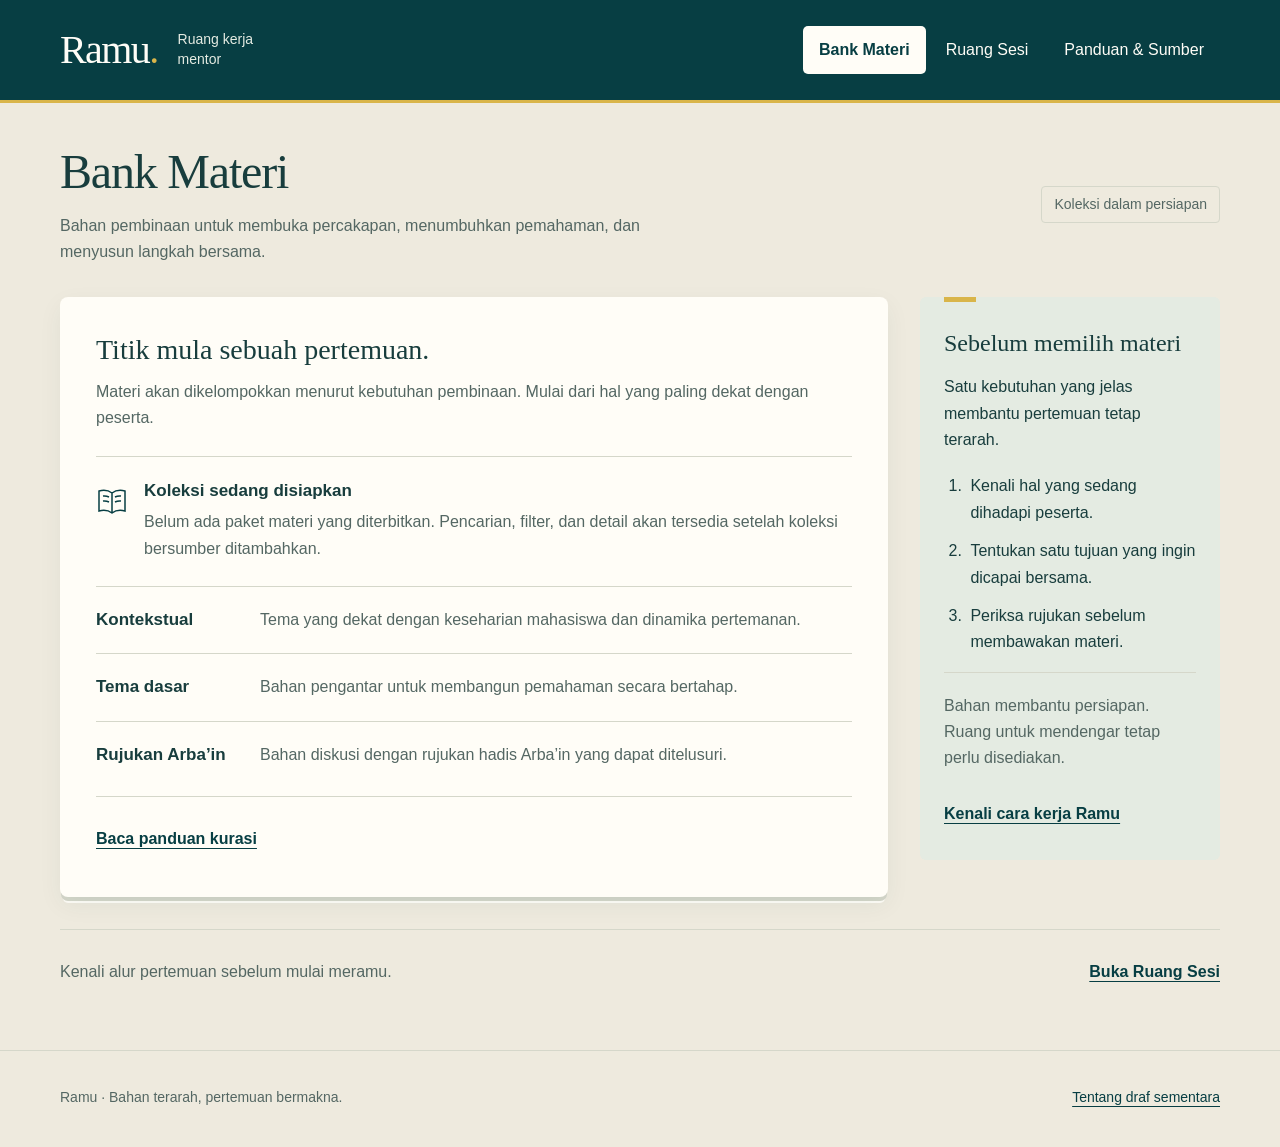
==== index.html @ aad27fad "feat: add responsive Ramu page foundation" ====
<!DOCTYPE html>
<html lang="id">
<head>
  <meta charset="UTF-8">
  <meta name="viewport" content="width=device-width, initial-scale=1.0">
  <meta name="description" content="Bank Materi Ramu, tempat menyiapkan bahan pembinaan Islam untuk pertemuan yang terarah.">
  <title>Bank Materi — Ramu</title>
  <link rel="stylesheet" href="assets/css/style.css">
</head>
<body>
  <a class="skip-link" href="#konten">Lewati ke konten utama</a>
  <header class="site-header">
    <div class="container header-inner">
      <!-- Slot logo: wordmark HTML sampai aset final disetujui. -->
      <a class="brand" href="index.html" aria-label="Ramu — Bank Materi">
        <span class="wordmark">Ramu<span aria-hidden="true">.</span></span>
        <span class="brand-description">Ruang kerja mentor</span>
      </a>
      <nav class="site-nav" aria-label="Navigasi utama">
        <ul>
          <li><a href="index.html" aria-current="page">Bank Materi</a></li>
          <li><a href="sesi.html">Ruang Sesi</a></li>
          <li><a href="panduan.html">Panduan &amp; Sumber</a></li>
        </ul>
      </nav>
    </div>
  </header>

  <main class="container" id="konten" tabindex="-1">
    <div class="page-heading">
      <div>
        <h1>Bank Materi</h1>
        <p>Bahan pembinaan untuk membuka percakapan, menumbuhkan pemahaman, dan menyusun langkah bersama.</p>
      </div>
      <span class="status">Koleksi dalam persiapan</span>
    </div>

    <div class="workspace">
      <section class="paper" aria-labelledby="koleksi-title">
        <div class="paper-heading">
          <h2 id="koleksi-title">Titik mula sebuah pertemuan.</h2>
          <p>Materi akan dikelompokkan menurut kebutuhan pembinaan. Mulai dari hal yang paling dekat dengan peserta.</p>
        </div>
        <div class="collection-note">
          <svg width="32" height="32" viewBox="0 0 32 32" fill="none" stroke="currentColor" stroke-width="1.5" aria-hidden="true">
            <path d="M16 8C12 5 7 5 3 6v20c4-1 9-1 13 2 4-3 9-3 13-2V6c-4-1-9-1-13 2Zm0 0v20"/>
            <path d="M7 11c2-.3 4 0 6 1m-6 4c2-.3 4 0 6 1m6-5c2-1 4-1.3 6-1m-6 6c2-1 4-1.3 6-1"/>
          </svg>
          <div>
            <h3>Koleksi sedang disiapkan</h3>
            <p>Belum ada paket materi yang diterbitkan. Pencarian, filter, dan detail akan tersedia setelah koleksi bersumber ditambahkan.</p>
          </div>
        </div>
        <div class="category-list" aria-label="Rencana kelompok materi">
          <div class="category">
            <h3>Kontekstual</h3>
            <p>Tema yang dekat dengan keseharian mahasiswa dan dinamika pertemanan.</p>
          </div>
          <div class="category">
            <h3>Tema dasar</h3>
            <p>Bahan pengantar untuk membangun pemahaman secara bertahap.</p>
          </div>
          <div class="category">
            <h3>Rujukan Arba’in</h3>
            <p>Bahan diskusi dengan rujukan hadis Arba’in yang dapat ditelusuri.</p>
          </div>
        </div>
        <div class="paper-footer">
          <a class="text-link" href="panduan.html#kurasi">Baca panduan kurasi</a>
        </div>
      </section>

      <aside class="side-note" aria-labelledby="persiapan-title">
        <h2 id="persiapan-title">Sebelum memilih materi</h2>
        <p>Satu kebutuhan yang jelas membantu pertemuan tetap terarah.</p>
        <ol>
          <li>Kenali hal yang sedang dihadapi peserta.</li>
          <li>Tentukan satu tujuan yang ingin dicapai bersama.</li>
          <li>Periksa rujukan sebelum membawakan materi.</li>
        </ol>
        <p class="note-caption">Bahan membantu persiapan. Ruang untuk mendengar tetap perlu disediakan.</p>
        <a class="text-link" href="panduan.html">Kenali cara kerja Ramu</a>
      </aside>
    </div>

    <div class="next-step">
      <p>Kenali alur pertemuan sebelum mulai meramu.</p>
      <a class="text-link" href="sesi.html">Buka Ruang Sesi</a>
    </div>
  </main>

  <footer class="site-footer">
    <div class="container footer-inner">
      <p>Ramu · Bahan terarah, pertemuan bermakna.</p>
      <a href="panduan.html#batas-draf">Tentang draf sementara</a>
    </div>
  </footer>
</body>
</html>
---- assets/css/style.css ----
/* Warna dan material mengikuti papan desain Ramu. */
:root {
  --teal: #073e43;
  --teal-hover: #0d5056;
  --gold: #d9b54a;
  --paper: #fffdf7;
  --sage: #e4ebe2;
  --background: #eeeade;
  --ink: #183d3d;
  --muted: #546763;
  --line: #d5d7ca;
  --shadow: 0 8px 24px rgba(7, 62, 67, 0.06);
}

* { box-sizing: border-box; }

body {
  margin: 0;
  min-width: 0;
  background: var(--background);
  color: var(--ink);
  font-family: Arial, Helvetica, sans-serif;
  font-size: 16px;
  line-height: 1.65;
}

::selection { background: var(--gold); color: var(--teal); }

a { color: var(--teal); text-underline-offset: 0.25em; }
a:hover { text-decoration-thickness: 2px; }
a:focus-visible { outline: 3px solid var(--teal); outline-offset: 5px; }

h1, h2, h3, p { margin: 0; }
h1, h2, h3 { line-height: 1.2; }
h1, h2 { font-family: Georgia, 'Times New Roman', serif; font-weight: 400; }
h1 { font-size: 2.25rem; letter-spacing: -0.025em; }
h2 { font-size: 1.75rem; }
h3 { font-size: 1.0625rem; }
ol, ul { margin: 0; padding-left: 1.4rem; }

.container { width: calc(100% - 32px); max-width: 1160px; margin: 0 auto; }
.skip-link {
  position: absolute;
  top: 12px;
  left: 16px;
  z-index: 2;
  padding: 10px 16px;
  background: var(--paper);
  transform: translateY(-180%);
}
.skip-link:focus { transform: translateY(0); }

/* Navigasi tetap terlihat, termasuk tanpa JavaScript. */
.site-header { background: var(--teal); border-bottom: 3px solid var(--gold); }
.header-inner { display: flex; flex-direction: column; gap: 16px; padding-top: 20px; padding-bottom: 16px; }
.brand { display: flex; align-items: center; gap: 20px; min-height: 48px; color: var(--paper); text-decoration: none; width: fit-content; }
.wordmark { font: 2.5rem/1 Georgia, 'Times New Roman', serif; letter-spacing: -0.04em; }
.wordmark span { color: var(--gold); }
.brand-description { max-width: 110px; color: var(--sage); font-size: 0.875rem; line-height: 1.4; }
.site-nav ul { display: flex; gap: 4px; padding: 0; list-style: none; }
.site-nav li { display: flex; flex: 1; }
.site-nav a {
  display: flex;
  align-items: center;
  justify-content: center;
  min-height: 48px;
  width: 100%;
  padding: 8px;
  border-radius: 5px;
  color: var(--paper);
  font-size: 0.875rem;
  line-height: 1.4;
  text-align: center;
  text-decoration: none;
  transition: background-color 160ms ease;
}
.site-nav a:hover { background: var(--teal-hover); }
.site-nav a[aria-current='page'] { background: var(--paper); color: var(--teal); font-weight: 700; }
.site-header a:focus-visible { outline-color: var(--gold); }

/* Satu kolom pada ponsel; lembar kerja dan catatan berdampingan di desktop. */
main { padding-top: 32px; padding-bottom: 48px; }
.page-heading { display: flex; flex-direction: column; gap: 16px; margin-bottom: 28px; }
.page-heading p { max-width: 620px; margin-top: 12px; color: var(--muted); }
.status { align-self: flex-start; padding: 6px 12px; border: 1px solid var(--line); border-radius: 4px; color: var(--muted); font-size: 0.875rem; white-space: nowrap; }
.workspace { display: grid; gap: 24px; align-items: start; }
.workspace > * { min-width: 0; }
.paper {
  position: relative;
  padding: 24px;
  border-radius: 8px;
  background: var(--paper);
  box-shadow: var(--shadow), 0 5px 0 -1px var(--line), 0 9px 0 -3px var(--paper);
}
.paper-heading { padding-bottom: 24px; border-bottom: 1px solid var(--line); }
.paper-heading p { margin-top: 12px; color: var(--muted); }
.collection-note { display: flex; gap: 16px; align-items: flex-start; padding: 24px 0; }
.collection-note svg { flex: 0 0 32px; margin-top: 4px; color: var(--teal); }
.collection-note p { margin-top: 8px; color: var(--muted); }
.category-list { display: grid; gap: 0; }
.category { padding: 20px 0; border-top: 1px solid var(--line); }
.category p { margin-top: 8px; color: var(--muted); }
.paper-footer { margin-top: 8px; padding-top: 20px; border-top: 1px solid var(--line); }
.text-link { display: inline-flex; align-items: center; min-height: 44px; font-weight: 700; }

.side-note { position: relative; padding: 32px 24px 24px; background: var(--sage); border-radius: 6px; }
.side-note::before { content: ''; position: absolute; top: 0; left: 24px; width: 32px; height: 5px; background: var(--gold); }
.side-note h2 { font-size: 1.5rem; }
.side-note p { margin-top: 16px; }
.side-note ol { margin-top: 20px; }
.side-note li { padding-left: 4px; }
.side-note li + li { margin-top: 12px; }
.side-note .text-link { margin-top: 20px; }
.note-caption { margin-top: 24px; padding-top: 20px; border-top: 1px solid var(--line); color: var(--muted); }
.next-step { display: flex; flex-direction: column; gap: 8px; margin-top: 32px; padding-top: 20px; border-top: 1px solid var(--line); }
.next-step p { color: var(--muted); }

.notice { margin-bottom: 24px; padding: 16px 20px; background: var(--sage); border-radius: 6px; }
.notice p + p { margin-top: 4px; }
.session-outline { list-style: none; padding: 0; counter-reset: session; }
.session-outline li { display: flex; gap: 20px; padding: 24px 0; border-bottom: 1px solid var(--line); counter-increment: session; }
.session-outline li:last-child { border: 0; padding-bottom: 0; }
.session-outline li::before { content: '0' counter(session); color: var(--muted); font: 1.25rem/1.3 Georgia, serif; }
.session-outline p { margin-top: 8px; color: var(--muted); }
.button-link { display: inline-flex; align-items: center; justify-content: center; min-height: 48px; padding: 12px 20px; border-radius: 5px; background: var(--teal); color: var(--paper); font-weight: 700; text-decoration: none; transition: background-color 160ms ease; }
.button-link:hover { background: var(--teal-hover); }
.side-note .button-link { margin-top: 24px; }

.guide-section + .guide-section { margin-top: 32px; padding-top: 32px; border-top: 1px solid var(--line); }
.guide-section { scroll-margin-top: 24px; }
.guide-section h2 { margin-bottom: 16px; }
.guide-section p + p { margin-top: 12px; }
.guide-section ol, .guide-section ul { margin-top: 16px; }
.guide-section li + li { margin-top: 12px; }
.guide-section a { overflow-wrap: anywhere; }
.guide-nav { margin-top: 16px; padding: 0; list-style: none; }
.guide-nav a { display: flex; align-items: center; min-height: 44px; }
.guide-nav li + li { margin-top: 4px; }
.guide-note { color: var(--muted); }

.site-footer { border-top: 1px solid var(--line); }
.footer-inner { display: flex; flex-direction: column; gap: 8px; padding-top: 24px; padding-bottom: 28px; color: var(--muted); font-size: 0.875rem; }
.footer-inner a { display: inline-flex; align-items: center; min-height: 44px; }

@media (min-width: 640px) {
  .container { width: calc(100% - 64px); }
  main { padding-top: 40px; padding-bottom: 56px; }
  h1 { font-size: 3rem; }
  .header-inner { flex-direction: row; align-items: center; justify-content: space-between; gap: 24px; padding-top: 24px; padding-bottom: 24px; }
  .brand-description { display: none; }
  .site-nav li { flex: initial; }
  .site-nav a { padding: 12px 16px; font-size: 1rem; white-space: nowrap; }
  .paper { padding: 32px; }
  .category { display: grid; grid-template-columns: 140px 1fr; gap: 24px; align-items: baseline; }
  .category p { margin: 0; }
  .footer-inner { flex-direction: row; align-items: center; justify-content: space-between; gap: 24px; }
}

@media (min-width: 960px) {
  .header-inner { padding-top: 26px; padding-bottom: 26px; }
  .brand-description { display: block; }
  .page-heading { flex-direction: row; justify-content: space-between; align-items: center; gap: 32px; margin-bottom: 32px; }
  .status { align-self: center; }
  .workspace { grid-template-columns: minmax(0, 1fr) 300px; gap: 32px; }
  .guide-workspace .paper { grid-column: 1; grid-row: 1; }
  .guide-workspace .side-note { grid-column: 2; grid-row: 1; }
  .paper { padding: 36px; }
  .next-step { flex-direction: row; align-items: center; justify-content: space-between; gap: 24px; }
}

@media (prefers-reduced-motion: reduce) {
  .site-nav a, .button-link { transition: none; }
}
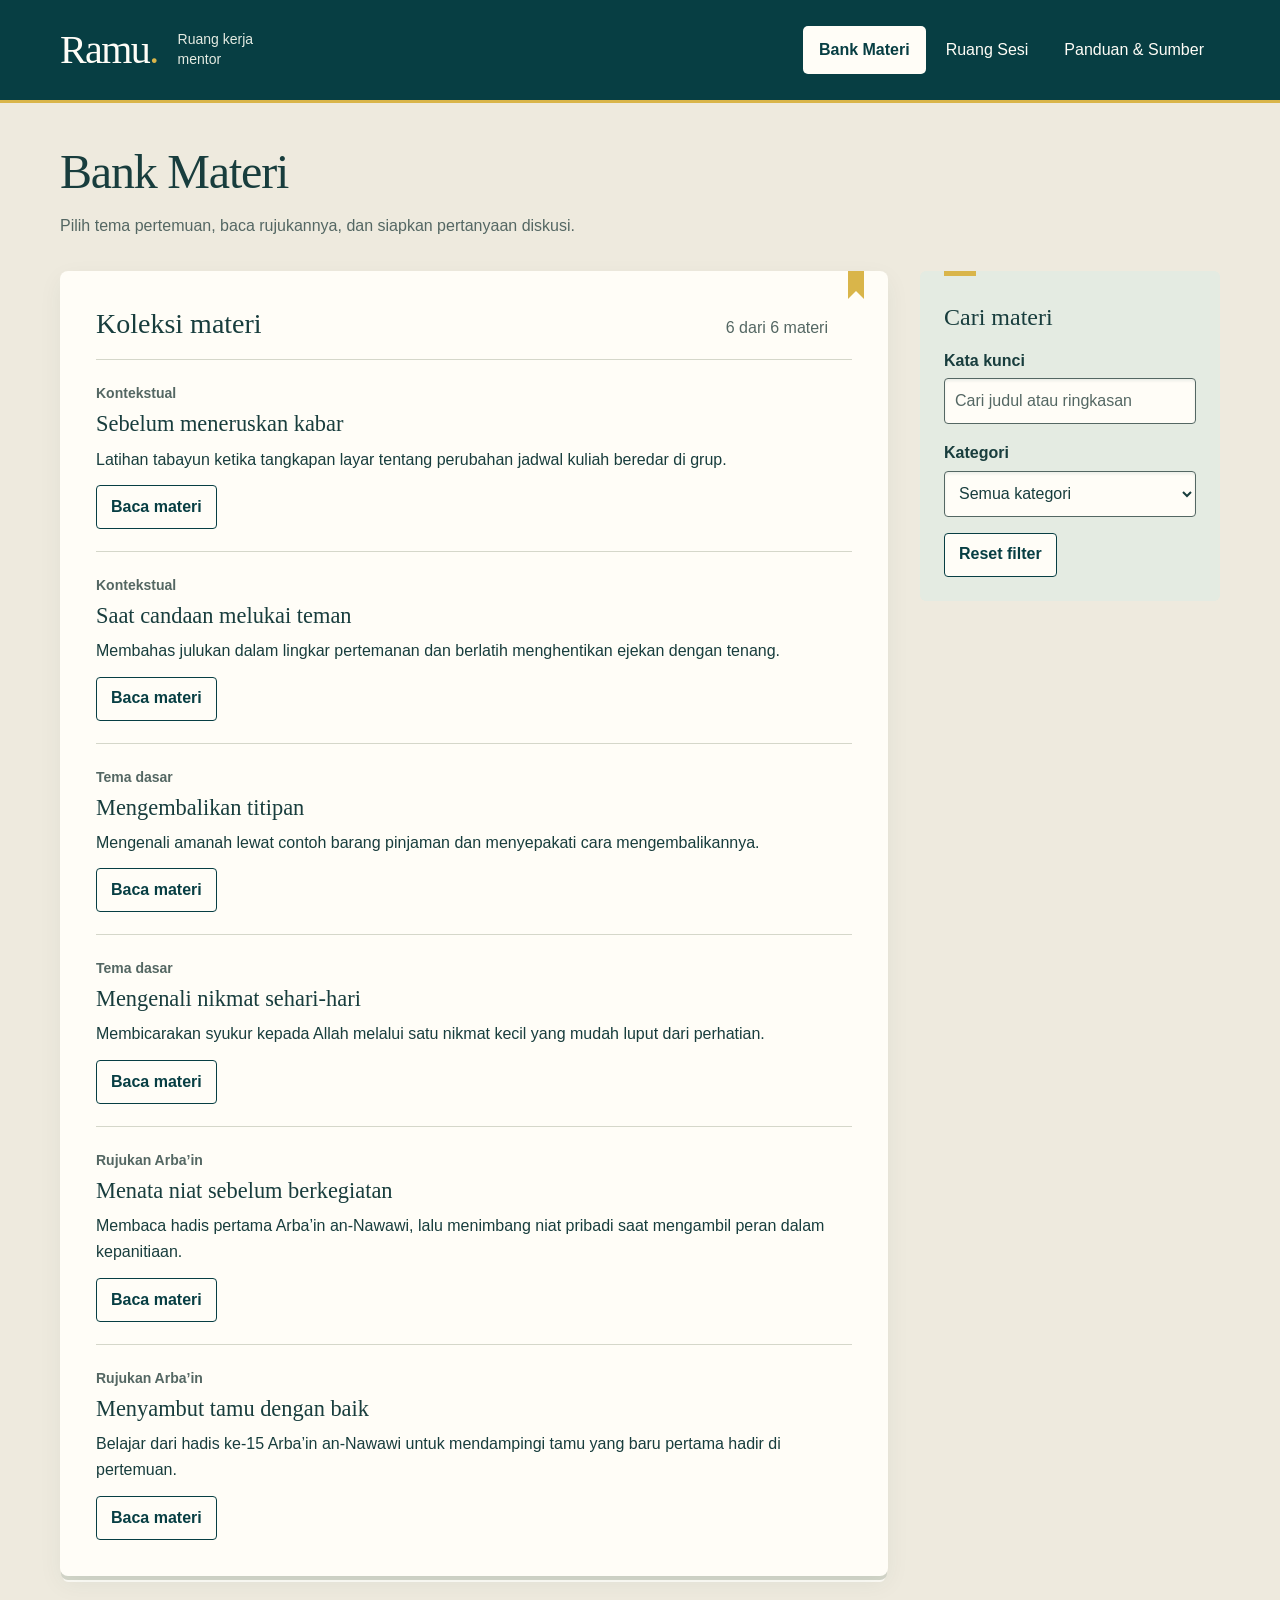
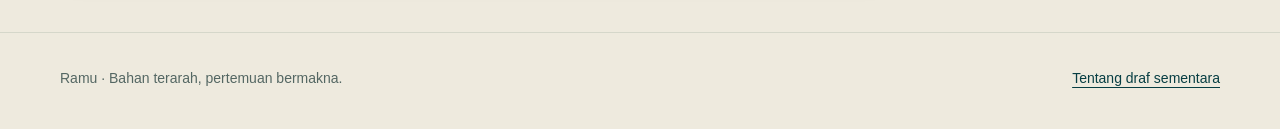
==== commit fc684426: "feat: add searchable material bank with six discussion guides" ====
--- a/index.html
+++ b/index.html
@@ -3,9 +3,11 @@
 <head>
   <meta charset="UTF-8">
   <meta name="viewport" content="width=device-width, initial-scale=1.0">
-  <meta name="description" content="Bank Materi Ramu, tempat menyiapkan bahan pembinaan Islam untuk pertemuan yang terarah.">
+  <meta name="description" content="Cari bahan pembinaan Islam berdasarkan tema. Setiap paket memuat tujuan, pertanyaan diskusi, tindak lanjut, dan rujukan.">
   <title>Bank Materi — Ramu</title>
   <link rel="stylesheet" href="assets/css/style.css">
+  <script defer src="assets/js/materi.js"></script>
+  <script defer src="assets/js/bank-materi.js"></script>
 </head>
 <body>
   <a class="skip-link" href="#konten">Lewati ke konten utama</a>
@@ -30,62 +32,65 @@
     <div class="page-heading">
       <div>
         <h1>Bank Materi</h1>
-        <p>Bahan pembinaan untuk membuka percakapan, menumbuhkan pemahaman, dan menyusun langkah bersama.</p>
+        <p>Pilih tema pertemuan, baca rujukannya, dan siapkan pertanyaan diskusi.</p>
       </div>
-      <span class="status">Koleksi dalam persiapan</span>
     </div>
 
-    <div class="workspace">
-      <section class="paper" aria-labelledby="koleksi-title">
-        <div class="paper-heading">
-          <h2 id="koleksi-title">Titik mula sebuah pertemuan.</h2>
-          <p>Materi akan dikelompokkan menurut kebutuhan pembinaan. Mulai dari hal yang paling dekat dengan peserta.</p>
+    <noscript>
+      <div class="notice">
+        <p>Aktifkan JavaScript untuk mencari dan membaca paket materi.</p>
+        <a class="text-link" href="panduan.html#sumber">Lihat daftar sumber</a>
+      </div>
+    </noscript>
+
+    <div id="bank-interaktif" hidden>
+      <div class="workspace bank-workspace">
+        <aside class="side-note filter-note" aria-labelledby="judul-filter">
+          <h2 id="judul-filter">Cari materi</h2>
+          <form id="filter-materi">
+            <div class="filter-field">
+              <label for="cari-materi">Kata kunci</label>
+              <input id="cari-materi" type="search" placeholder="Cari judul atau ringkasan">
+            </div>
+            <div class="filter-field">
+              <label for="kategori-materi">Kategori</label>
+              <select id="kategori-materi">
+                <option value="">Semua kategori</option>
+                <option value="Kontekstual">Kontekstual</option>
+                <option value="Tema dasar">Tema dasar</option>
+                <option value="Rujukan Arba’in">Rujukan Arba’in</option>
+              </select>
+            </div>
+            <button class="bank-button" type="reset">Reset filter</button>
+          </form>
+        </aside>
+
+        <div class="bank-sheets">
+          <section class="paper detail-sheet" id="detail-materi" aria-labelledby="judul-detail" hidden>
+            <div class="detail-heading">
+              <h2 id="judul-detail" tabindex="-1"></h2>
+              <button class="bank-button" id="tutup-detail" type="button">Tutup detail</button>
+            </div>
+            <div id="isi-detail"></div>
+            <div class="detail-footer">
+              <a class="button-link" href="sesi.html">Buka Ruang Sesi</a>
+            </div>
+          </section>
+
+          <section class="paper bank-index" aria-labelledby="judul-koleksi">
+            <div class="index-heading">
+              <h2 id="judul-koleksi">Koleksi materi</h2>
+              <p id="jumlah-materi" role="status" aria-atomic="true"></p>
+            </div>
+            <div id="daftar-materi"></div>
+            <div id="kosong-materi" hidden>
+              <h3>Belum ada materi yang cocok</h3>
+              <p>Coba kata kunci lain atau tampilkan kembali semua kategori.</p>
+              <button class="bank-button" id="reset-kosong" type="reset" form="filter-materi">Tampilkan semua materi</button>
+            </div>
+          </section>
         </div>
-        <div class="collection-note">
-          <svg width="32" height="32" viewBox="0 0 32 32" fill="none" stroke="currentColor" stroke-width="1.5" aria-hidden="true">
-            <path d="M16 8C12 5 7 5 3 6v20c4-1 9-1 13 2 4-3 9-3 13-2V6c-4-1-9-1-13 2Zm0 0v20"/>
-            <path d="M7 11c2-.3 4 0 6 1m-6 4c2-.3 4 0 6 1m6-5c2-1 4-1.3 6-1m-6 6c2-1 4-1.3 6-1"/>
-          </svg>
-          <div>
-            <h3>Koleksi sedang disiapkan</h3>
-            <p>Belum ada paket materi yang diterbitkan. Pencarian, filter, dan detail akan tersedia setelah koleksi bersumber ditambahkan.</p>
-          </div>
-        </div>
-        <div class="category-list" aria-label="Rencana kelompok materi">
-          <div class="category">
-            <h3>Kontekstual</h3>
-            <p>Tema yang dekat dengan keseharian mahasiswa dan dinamika pertemanan.</p>
-          </div>
-          <div class="category">
-            <h3>Tema dasar</h3>
-            <p>Bahan pengantar untuk membangun pemahaman secara bertahap.</p>
-          </div>
-          <div class="category">
-            <h3>Rujukan Arba’in</h3>
-            <p>Bahan diskusi dengan rujukan hadis Arba’in yang dapat ditelusuri.</p>
-          </div>
-        </div>
-        <div class="paper-footer">
-          <a class="text-link" href="panduan.html#kurasi">Baca panduan kurasi</a>
-        </div>
-      </section>
-
-      <aside class="side-note" aria-labelledby="persiapan-title">
-        <h2 id="persiapan-title">Sebelum memilih materi</h2>
-        <p>Satu kebutuhan yang jelas membantu pertemuan tetap terarah.</p>
-        <ol>
-          <li>Kenali hal yang sedang dihadapi peserta.</li>
-          <li>Tentukan satu tujuan yang ingin dicapai bersama.</li>
-          <li>Periksa rujukan sebelum membawakan materi.</li>
-        </ol>
-        <p class="note-caption">Bahan membantu persiapan. Ruang untuk mendengar tetap perlu disediakan.</p>
-        <a class="text-link" href="panduan.html">Kenali cara kerja Ramu</a>
-      </aside>
-    </div>
-
-    <div class="next-step">
-      <p>Kenali alur pertemuan sebelum mulai meramu.</p>
-      <a class="text-link" href="sesi.html">Buka Ruang Sesi</a>
+      </div>
     </div>
   </main>
 
--- a/assets/css/style.css
+++ b/assets/css/style.css
@@ -28,7 +28,7 @@
 
 a { color: var(--teal); text-underline-offset: 0.25em; }
 a:hover { text-decoration-thickness: 2px; }
-a:focus-visible { outline: 3px solid var(--teal); outline-offset: 5px; }
+:focus-visible { outline: 3px solid var(--teal); outline-offset: 4px; }
 
 h1, h2, h3, p { margin: 0; }
 h1, h2, h3 { line-height: 1.2; }
@@ -94,13 +94,6 @@
 }
 .paper-heading { padding-bottom: 24px; border-bottom: 1px solid var(--line); }
 .paper-heading p { margin-top: 12px; color: var(--muted); }
-.collection-note { display: flex; gap: 16px; align-items: flex-start; padding: 24px 0; }
-.collection-note svg { flex: 0 0 32px; margin-top: 4px; color: var(--teal); }
-.collection-note p { margin-top: 8px; color: var(--muted); }
-.category-list { display: grid; gap: 0; }
-.category { padding: 20px 0; border-top: 1px solid var(--line); }
-.category p { margin-top: 8px; color: var(--muted); }
-.paper-footer { margin-top: 8px; padding-top: 20px; border-top: 1px solid var(--line); }
 .text-link { display: inline-flex; align-items: center; min-height: 44px; font-weight: 700; }
 
 .side-note { position: relative; padding: 32px 24px 24px; background: var(--sage); border-radius: 6px; }
@@ -126,6 +119,70 @@
 .button-link:hover { background: var(--teal-hover); }
 .side-note .button-link { margin-top: 24px; }
 
+/* Bank Materi: catatan filter dan lembar indeks menggunakan material yang sama dengan panduan. */
+#filter-materi { display: grid; gap: 16px; margin-top: 16px; }
+.filter-field { min-width: 0; }
+.filter-field label { display: block; margin-bottom: 4px; font-weight: 700; }
+.filter-field input,
+.filter-field select {
+  width: 100%;
+  min-height: 46px;
+  padding: 8px 10px;
+  border: 1px solid var(--muted);
+  border-radius: 4px;
+  background: var(--paper);
+  color: var(--ink);
+  font: inherit;
+  box-shadow: inset 0 2px 3px rgba(7, 62, 67, 0.08);
+}
+.filter-field input::placeholder { color: var(--muted); opacity: 1; }
+.bank-button,
+.detail-link {
+  min-height: 44px;
+  padding: 6px 14px;
+  border: 1px solid var(--teal);
+  border-radius: 4px;
+  background: transparent;
+  color: var(--teal);
+  font: inherit;
+  font-weight: 700;
+  cursor: pointer;
+}
+.bank-button:hover, .detail-link:hover { background: var(--sage); }
+#filter-materi .bank-button { justify-self: start; background: var(--paper); }
+#filter-materi .bank-button:hover { background: var(--teal); color: var(--paper); }
+.bank-sheets { display: grid; min-width: 0; gap: 28px; }
+.index-heading { padding-right: 20px; padding-bottom: 18px; border-bottom: 1px solid var(--line); }
+.index-heading p { margin-top: 6px; color: var(--muted); }
+/* Penanda berbentuk pita pada ujung lembar koleksi. */
+.bank-index::before {
+  content: '';
+  position: absolute;
+  top: 0;
+  right: 24px;
+  border: 8px solid var(--gold);
+  border-top-width: 20px;
+  border-bottom-color: transparent;
+}
+.kartu-materi { padding: 22px 0; overflow-wrap: anywhere; }
+.kartu-materi + .kartu-materi { border-top: 1px solid var(--line); }
+.kartu-materi:last-child { padding-bottom: 0; }
+.kartu-materi .kategori-label { color: var(--muted); font-size: 0.875rem; font-weight: 700; }
+.kartu-materi h3 { margin: 4px 0 8px; font: 1.4rem/1.3 Georgia, 'Times New Roman', serif; }
+.kartu-materi .detail-link { margin-top: 12px; }
+.detail-link[aria-expanded='true'] { background: var(--teal); color: var(--paper); }
+#kosong-materi { padding-top: 24px; }
+#kosong-materi p { margin: 8px 0 16px; }
+.detail-heading { display: flex; flex-wrap: wrap; align-items: start; gap: 12px 20px; padding-bottom: 18px; border-bottom: 1px solid var(--line); }
+.detail-heading h2 { flex: 1 1 15rem; scroll-margin-top: 20px; }
+.detail-sheet { overflow-wrap: anywhere; }
+#isi-detail > p { margin-top: 8px; }
+#isi-detail h3 { margin: 24px 0 8px; }
+#isi-detail ul { margin-top: 8px; }
+#isi-detail li + li { margin-top: 6px; }
+#isi-detail a { display: inline-block; min-height: 44px; padding: 8px 0; }
+.detail-footer { margin-top: 16px; padding-top: 20px; border-top: 1px solid var(--line); }
+
 .guide-section + .guide-section { margin-top: 32px; padding-top: 32px; border-top: 1px solid var(--line); }
 .guide-section { scroll-margin-top: 24px; }
 .guide-section h2 { margin-bottom: 16px; }
@@ -142,6 +199,11 @@
 .footer-inner { display: flex; flex-direction: column; gap: 8px; padding-top: 24px; padding-bottom: 28px; color: var(--muted); font-size: 0.875rem; }
 .footer-inner a { display: inline-flex; align-items: center; min-height: 44px; }
 
+@media (min-width: 360px) and (max-width: 639px) {
+  #filter-materi { grid-template-columns: minmax(0, 1fr) auto; align-items: end; gap: 12px; }
+  #filter-materi .filter-field:first-child { grid-column: 1 / -1; }
+}
+
 @media (min-width: 640px) {
   .container { width: calc(100% - 64px); }
   main { padding-top: 40px; padding-bottom: 56px; }
@@ -151,9 +213,13 @@
   .site-nav li { flex: initial; }
   .site-nav a { padding: 12px 16px; font-size: 1rem; white-space: nowrap; }
   .paper { padding: 32px; }
-  .category { display: grid; grid-template-columns: 140px 1fr; gap: 24px; align-items: baseline; }
-  .category p { margin: 0; }
+  .index-heading { display: flex; align-items: baseline; justify-content: space-between; gap: 18px; padding-right: 24px; }
+  .index-heading p { margin: 0; }
   .footer-inner { flex-direction: row; align-items: center; justify-content: space-between; gap: 24px; }
+}
+
+@media (min-width: 640px) and (max-width: 959px) {
+  #filter-materi { grid-template-columns: minmax(0, 1.2fr) minmax(0, 1fr) auto; align-items: end; }
 }
 
 @media (min-width: 960px) {
@@ -164,6 +230,8 @@
   .workspace { grid-template-columns: minmax(0, 1fr) 300px; gap: 32px; }
   .guide-workspace .paper { grid-column: 1; grid-row: 1; }
   .guide-workspace .side-note { grid-column: 2; grid-row: 1; }
+  .bank-workspace .bank-sheets { grid-column: 1; grid-row: 1; }
+  .bank-workspace .filter-note { grid-column: 2; grid-row: 1; }
   .paper { padding: 36px; }
   .next-step { flex-direction: row; align-items: center; justify-content: space-between; gap: 24px; }
 }
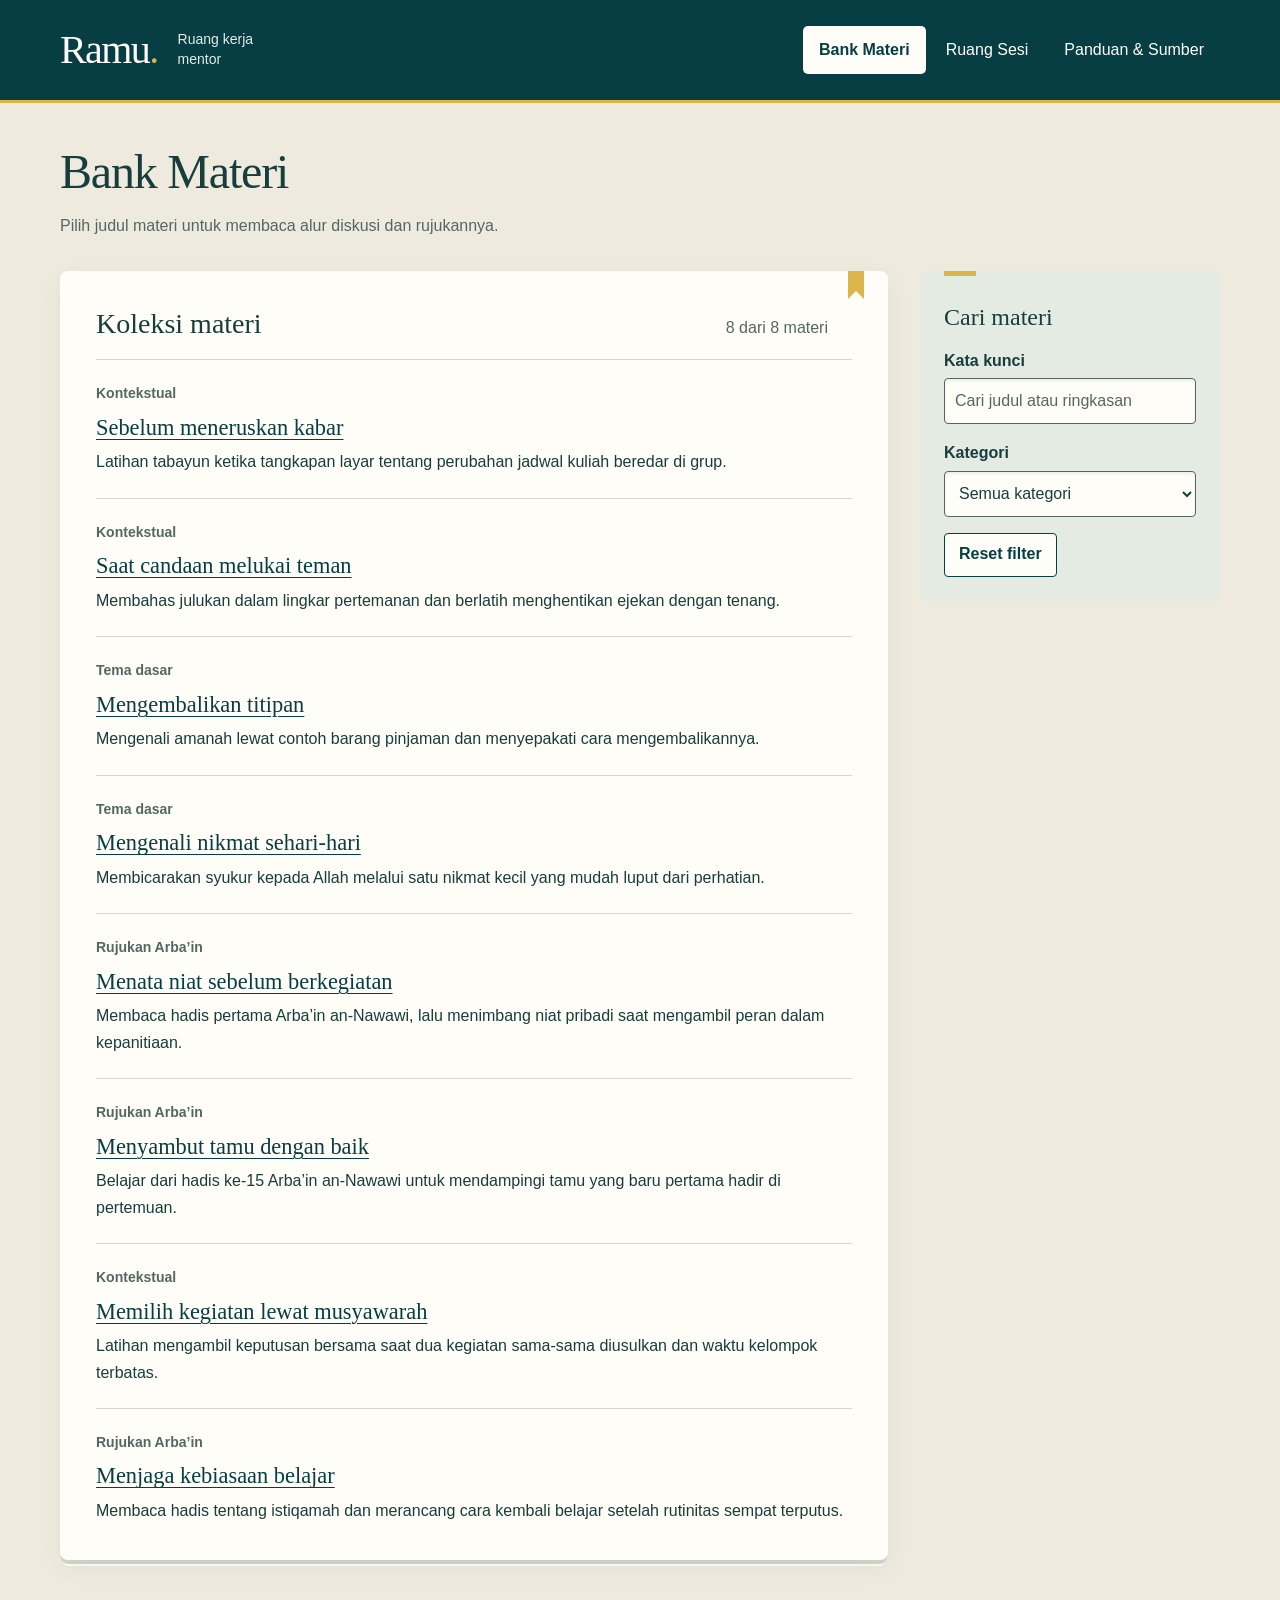
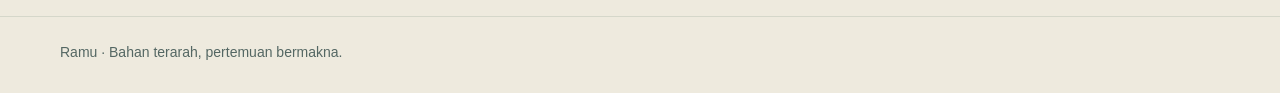
==== commit f9437483: "refactor: simplify material and session navigation" ====
--- a/index.html
+++ b/index.html
@@ -32,7 +32,7 @@
     <div class="page-heading">
       <div>
         <h1>Bank Materi</h1>
-        <p>Pilih tema pertemuan, baca rujukannya, dan siapkan pertanyaan diskusi.</p>
+        <p>Pilih judul materi untuk membaca alur diskusi dan rujukannya.</p>
       </div>
     </div>
 
@@ -97,7 +97,6 @@
   <footer class="site-footer">
     <div class="container footer-inner">
       <p>Ramu · Bahan terarah, pertemuan bermakna.</p>
-      <a href="panduan.html#batas-draf">Tentang draf sementara</a>
     </div>
   </footer>
 </body>
--- a/assets/css/style.css
+++ b/assets/css/style.css
@@ -110,21 +110,19 @@
 
 .notice { margin-bottom: 24px; padding: 16px 20px; background: var(--sage); border-radius: 6px; }
 .notice p + p { margin-top: 4px; }
-.session-outline { list-style: none; padding: 0; counter-reset: session; }
-.session-outline li { display: flex; gap: 20px; padding: 24px 0; border-bottom: 1px solid var(--line); counter-increment: session; }
-.session-outline li:last-child { border: 0; padding-bottom: 0; }
-.session-outline li::before { content: '0' counter(session); color: var(--muted); font: 1.25rem/1.3 Georgia, serif; }
-.session-outline p { margin-top: 8px; color: var(--muted); }
 .button-link { display: inline-flex; align-items: center; justify-content: center; min-height: 48px; padding: 12px 20px; border-radius: 5px; background: var(--teal); color: var(--paper); font-weight: 700; text-decoration: none; transition: background-color 160ms ease; }
 .button-link:hover { background: var(--teal-hover); }
-.side-note .button-link { margin-top: 24px; }
+.side-note > .button-link { margin-top: 24px; }
 
 /* Bank Materi: catatan filter dan lembar indeks menggunakan material yang sama dengan panduan. */
 #filter-materi { display: grid; gap: 16px; margin-top: 16px; }
-.filter-field { min-width: 0; }
-.filter-field label { display: block; margin-bottom: 4px; font-weight: 700; }
+.filter-field, .session-field { min-width: 0; }
+.filter-field label, .session-field label { display: block; margin-bottom: 4px; font-weight: 700; }
 .filter-field input,
-.filter-field select {
+.filter-field select,
+.session-field input,
+.session-field select,
+.session-field textarea {
   width: 100%;
   min-height: 46px;
   padding: 8px 10px;
@@ -135,9 +133,10 @@
   font: inherit;
   box-shadow: inset 0 2px 3px rgba(7, 62, 67, 0.08);
 }
-.filter-field input::placeholder { color: var(--muted); opacity: 1; }
-.bank-button,
-.detail-link {
+.filter-field input::placeholder,
+.session-field input::placeholder,
+.session-field textarea::placeholder { color: var(--muted); opacity: 1; }
+.bank-button {
   min-height: 44px;
   padding: 6px 14px;
   border: 1px solid var(--teal);
@@ -148,7 +147,7 @@
   font-weight: 700;
   cursor: pointer;
 }
-.bank-button:hover, .detail-link:hover { background: var(--sage); }
+.bank-button:hover { background: var(--sage); }
 #filter-materi .bank-button { justify-self: start; background: var(--paper); }
 #filter-materi .bank-button:hover { background: var(--teal); color: var(--paper); }
 .bank-sheets { display: grid; min-width: 0; gap: 28px; }
@@ -168,9 +167,22 @@
 .kartu-materi + .kartu-materi { border-top: 1px solid var(--line); }
 .kartu-materi:last-child { padding-bottom: 0; }
 .kartu-materi .kategori-label { color: var(--muted); font-size: 0.875rem; font-weight: 700; }
-.kartu-materi h3 { margin: 4px 0 8px; font: 1.4rem/1.3 Georgia, 'Times New Roman', serif; }
-.kartu-materi .detail-link { margin-top: 12px; }
-.detail-link[aria-expanded='true'] { background: var(--teal); color: var(--paper); }
+.kartu-materi h3 { font: 1.4rem/1.3 Georgia, 'Times New Roman', serif; }
+.detail-link {
+  min-height: 44px;
+  max-width: 100%;
+  padding: 6px 0;
+  border: 0;
+  background: transparent;
+  color: var(--teal);
+  font: inherit;
+  text-align: left;
+  text-decoration: underline;
+  text-decoration-thickness: 1px;
+  text-underline-offset: 0.18em;
+  cursor: pointer;
+}
+.detail-link:hover, .detail-link[aria-expanded='true'] { text-decoration-thickness: 2px; }
 #kosong-materi { padding-top: 24px; }
 #kosong-materi p { margin: 8px 0 16px; }
 .detail-heading { display: flex; flex-wrap: wrap; align-items: start; gap: 12px 20px; padding-bottom: 18px; border-bottom: 1px solid var(--line); }
@@ -183,6 +195,61 @@
 #isi-detail a { display: inline-block; min-height: 44px; padding: 8px 0; }
 .detail-footer { margin-top: 16px; padding-top: 20px; border-top: 1px solid var(--line); }
 
+/* Lembar penyusun sesi dan catatan alur yang dapat dibaca sambil menyunting. */
+.session-heading, .session-actions { display: flex; flex-wrap: wrap; align-items: center; gap: 4px 16px; }
+.session-heading { justify-content: space-between; }
+.template-picker, .session-basics { display: grid; gap: 12px; }
+.template-picker { align-items: end; margin-top: 16px; }
+.session-primary { justify-self: start; border: 0; font-family: inherit; font-size: 1rem; cursor: pointer; }
+.session-primary:disabled { background: var(--sage); color: var(--muted); cursor: default; }
+.replace-note { margin-top: 16px; padding: 16px; background: var(--sage); border-radius: 4px; }
+.replace-note p { margin: 8px 0 12px; }
+#status-template:not(:empty) { margin-top: 12px; }
+#editor-sesi { display: grid; gap: 18px; margin-top: 24px; padding-top: 24px; border-top: 1px solid var(--line); }
+#editor-sesi, #pratinjau { scroll-margin-top: 16px; }
+#editor-sesi > a { justify-self: start; }
+.session-field textarea { display: block; resize: vertical; }
+.session-flow { min-width: 0; margin: 8px 0 0; padding: 0; border: none; }
+.session-flow legend { margin-bottom: 12px; padding: 0; font: 1.5rem/1.3 Georgia, 'Times New Roman', serif; }
+.session-flow .session-field + .session-field { margin-top: 16px; }
+.session-preview { overflow-wrap: anywhere; }
+#pratinjau-judul { margin-top: 20px; font-family: Georgia, 'Times New Roman', serif; font-size: 1.25rem; }
+.preview-summary { margin: 16px 0 0; }
+.preview-summary dt { margin-top: 12px; font-weight: 700; }
+.preview-summary dd { margin: 0; }
+.preview-hint { color: var(--muted); }
+.session-preview .preview-flow { margin-top: 12px; padding: 0; list-style: none; }
+.preview-flow li { padding: 16px 0 0; border-top: 1px solid var(--line); }
+.preview-flow h3 { display: flex; flex-wrap: wrap; justify-content: space-between; gap: 4px 12px; align-items: baseline; }
+.preview-flow h3 span { color: var(--muted); font-size: 0.875rem; white-space: nowrap; }
+.preview-flow p { margin-top: 6px; }
+#pratinjau-judul, .preview-summary dd, .preview-flow p { white-space: pre-wrap; }
+
+/* Catatan tetap berada di meja kerja saat editor berganti ke mode pandu. */
+#ruang-interaktif:not([hidden]) { display: grid; gap: 28px; align-items: start; }
+#batas-draf { margin-bottom: 0; }
+#mode-editor[hidden] { display: none; }
+.guide-sheet, .session-notes { min-width: 0; overflow-wrap: anywhere; }
+.guide-sheet .paper-heading p { margin: 0; font-weight: 700; }
+#pandu-sesi { margin-top: 12px; }
+.step-meta, .step-controls { display: flex; flex-wrap: wrap; align-items: center; gap: 8px 16px; }
+.step-meta { margin: 24px 0 8px; color: var(--muted); font-size: 0.875rem; }
+#pandu-posisi { border-left: 4px solid var(--gold); padding-left: 8px; font-weight: 700; }
+#pandu-langkah { font: 1.75rem/1.2 Georgia, 'Times New Roman', serif; scroll-margin-top: 24px; }
+#pandu-isi { max-width: 65ch; margin-top: 16px; white-space: pre-wrap; font-size: 1.0625rem; }
+.step-controls { margin: 28px 0 8px; padding-top: 20px; border-top: 1px solid var(--line); }
+.step-controls .bank-button:disabled { border-color: var(--line); background: var(--paper); color: var(--muted); cursor: default; }
+.session-notes h2 { margin-bottom: 16px; }
+.session-notes details { border-top: 1px solid var(--line); }
+.session-notes summary { min-height: 48px; padding: 10px 0; color: var(--teal); font-weight: 700; cursor: pointer; }
+.session-notes summary::marker { color: var(--teal); }
+#mode-pandu[hidden] + .session-notes #kembali-ke-langkah { display: none; }
+.notes-fields { display: grid; gap: 16px; }
+.notes-fields, .prep-checks, .summary-field { padding: 4px 0 20px; }
+.prep-checks label { display: flex; align-items: center; gap: 12px; min-height: 44px; cursor: pointer; }
+.prep-checks input { flex: none; width: 20px; height: 20px; margin: 0; accent-color: var(--teal); }
+.summary-field p { margin: 0 0 8px; color: var(--muted); }
+
 .guide-section + .guide-section { margin-top: 32px; padding-top: 32px; border-top: 1px solid var(--line); }
 .guide-section { scroll-margin-top: 24px; }
 .guide-section h2 { margin-bottom: 16px; }
@@ -196,8 +263,7 @@
 .guide-note { color: var(--muted); }
 
 .site-footer { border-top: 1px solid var(--line); }
-.footer-inner { display: flex; flex-direction: column; gap: 8px; padding-top: 24px; padding-bottom: 28px; color: var(--muted); font-size: 0.875rem; }
-.footer-inner a { display: inline-flex; align-items: center; min-height: 44px; }
+.footer-inner { padding-top: 24px; padding-bottom: 28px; color: var(--muted); font-size: 0.875rem; }
 
 @media (min-width: 360px) and (max-width: 639px) {
   #filter-materi { grid-template-columns: minmax(0, 1fr) auto; align-items: end; gap: 12px; }
@@ -213,9 +279,9 @@
   .site-nav li { flex: initial; }
   .site-nav a { padding: 12px 16px; font-size: 1rem; white-space: nowrap; }
   .paper { padding: 32px; }
+  .template-picker, .session-basics { grid-template-columns: minmax(0, 1fr) auto; }
   .index-heading { display: flex; align-items: baseline; justify-content: space-between; gap: 18px; padding-right: 24px; }
   .index-heading p { margin: 0; }
-  .footer-inner { flex-direction: row; align-items: center; justify-content: space-between; gap: 24px; }
 }
 
 @media (min-width: 640px) and (max-width: 959px) {
@@ -228,6 +294,10 @@
   .page-heading { flex-direction: row; justify-content: space-between; align-items: center; gap: 32px; margin-bottom: 32px; }
   .status { align-self: center; }
   .workspace { grid-template-columns: minmax(0, 1fr) 300px; gap: 32px; }
+  .session-workspace { grid-template-columns: minmax(0, 3fr) minmax(0, 2fr); }
+  #ruang-interaktif { grid-template-columns: minmax(0, 3fr) minmax(0, 2fr); gap: 32px; }
+  #batas-draf, #mode-editor, #mode-pandu[hidden] + .session-notes { grid-column: 1 / -1; }
+  #mode-pandu[hidden] + .session-notes .notes-fields { grid-template-columns: repeat(2, minmax(0, 1fr)); }
   .guide-workspace .paper { grid-column: 1; grid-row: 1; }
   .guide-workspace .side-note { grid-column: 2; grid-row: 1; }
   .bank-workspace .bank-sheets { grid-column: 1; grid-row: 1; }
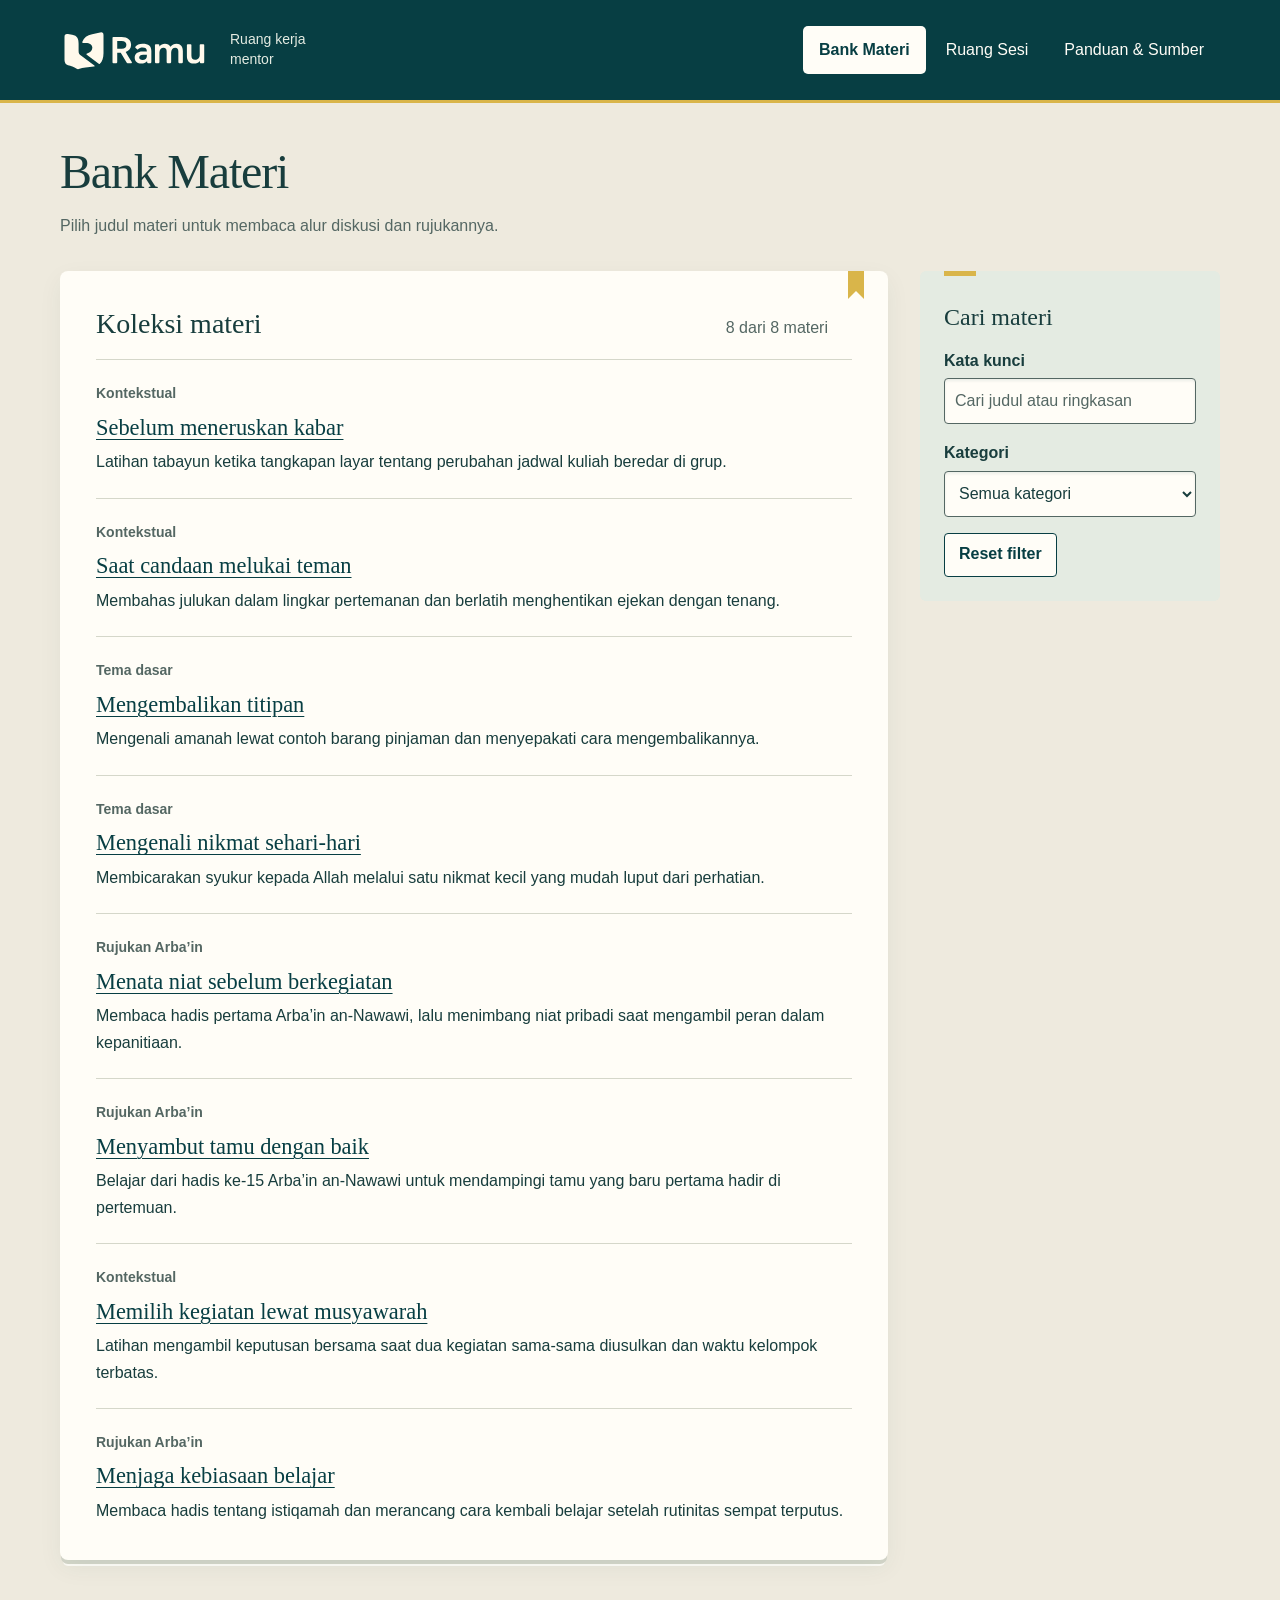
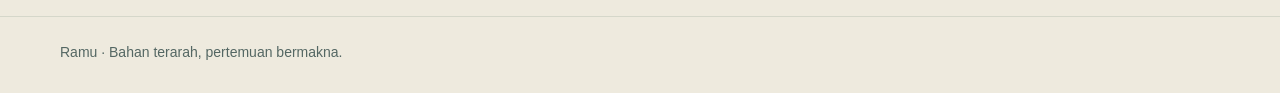
==== commit 1cb798bf: "refactor: streamline submission files and use the Ramu logo" ====
--- a/index.html
+++ b/index.html
@@ -4,7 +4,8 @@
   <meta charset="UTF-8">
   <meta name="viewport" content="width=device-width, initial-scale=1.0">
   <meta name="description" content="Cari bahan pembinaan Islam berdasarkan tema. Setiap paket memuat tujuan, pertanyaan diskusi, tindak lanjut, dan rujukan.">
-  <title>Bank Materi — Ramu</title>
+  <title>Bank Materi</title>
+  <link rel="icon" type="image/svg+xml" href="assets/favicon.svg">
   <link rel="stylesheet" href="assets/css/style.css">
   <script defer src="assets/js/materi.js"></script>
   <script defer src="assets/js/bank-materi.js"></script>
@@ -13,9 +14,8 @@
   <a class="skip-link" href="#konten">Lewati ke konten utama</a>
   <header class="site-header">
     <div class="container header-inner">
-      <!-- Slot logo: wordmark HTML sampai aset final disetujui. -->
-      <a class="brand" href="index.html" aria-label="Ramu — Bank Materi">
-        <span class="wordmark">Ramu<span aria-hidden="true">.</span></span>
+      <a class="brand" href="index.html" aria-label="Ramu, Bank Materi">
+        <img src="assets/ramu-logo-inverse.svg" width="150" height="48" alt="Ramu">
         <span class="brand-description">Ruang kerja mentor</span>
       </a>
       <nav class="site-nav" aria-label="Navigasi utama">
--- a/assets/css/style.css
+++ b/assets/css/style.css
@@ -54,8 +54,6 @@
 .site-header { background: var(--teal); border-bottom: 3px solid var(--gold); }
 .header-inner { display: flex; flex-direction: column; gap: 16px; padding-top: 20px; padding-bottom: 16px; }
 .brand { display: flex; align-items: center; gap: 20px; min-height: 48px; color: var(--paper); text-decoration: none; width: fit-content; }
-.wordmark { font: 2.5rem/1 Georgia, 'Times New Roman', serif; letter-spacing: -0.04em; }
-.wordmark span { color: var(--gold); }
 .brand-description { max-width: 110px; color: var(--sage); font-size: 0.875rem; line-height: 1.4; }
 .site-nav ul { display: flex; gap: 4px; padding: 0; list-style: none; }
 .site-nav li { display: flex; flex: 1; }
